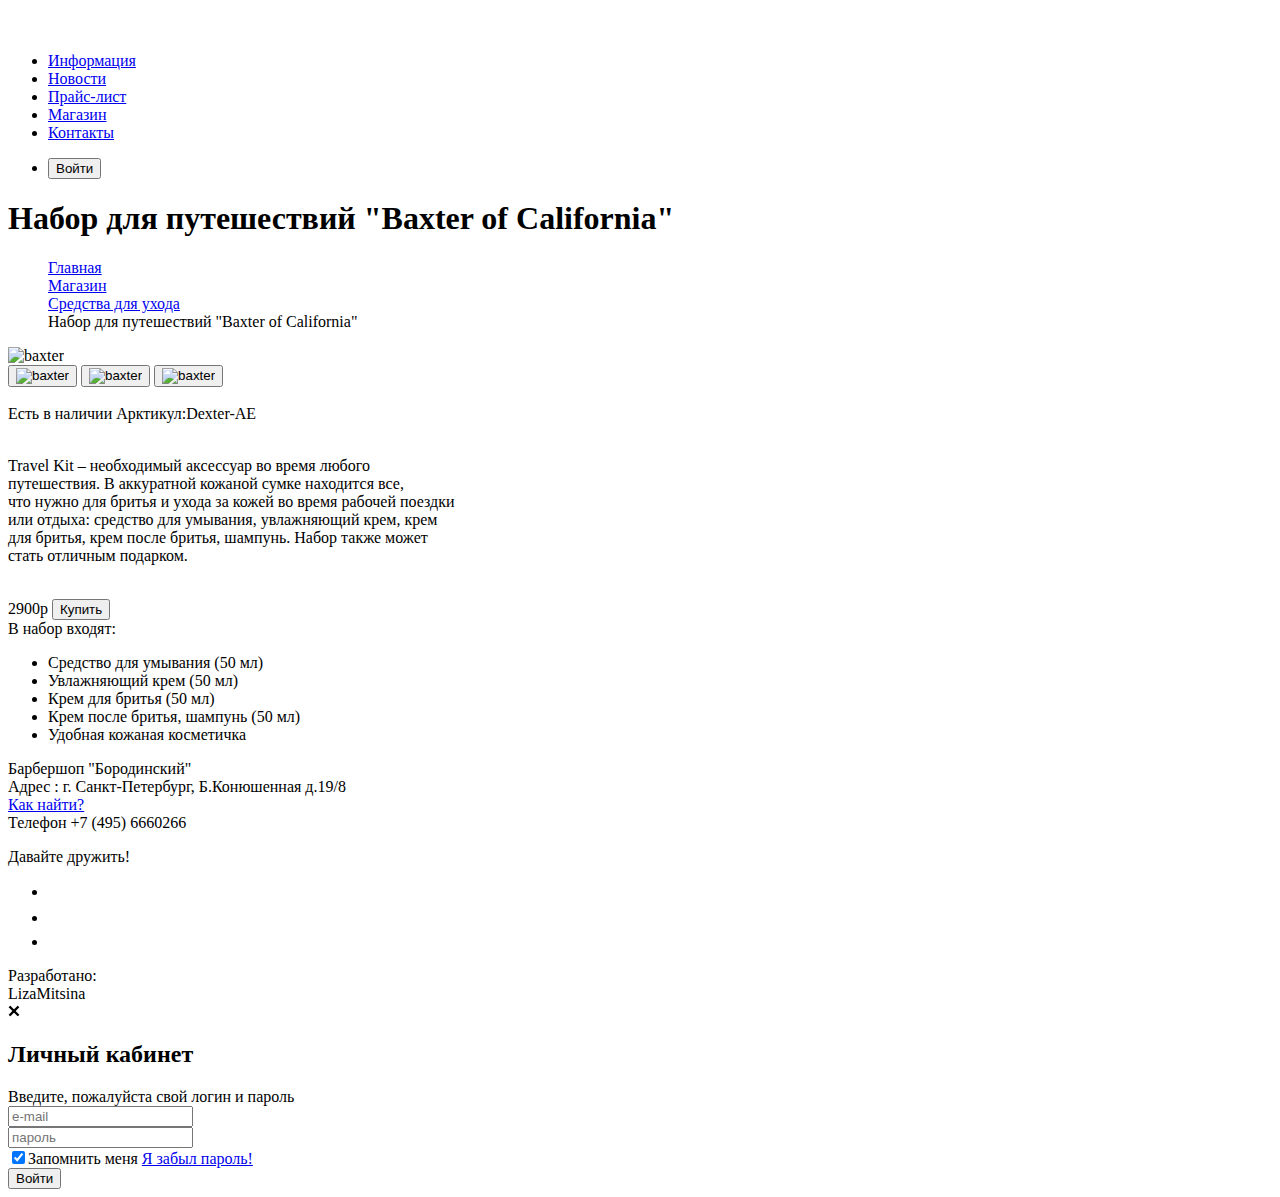
==== item.html @ e2de7989 "already + popup" ====
<!DOCTYPE html>
<html lang="ru">
  <head>
    <meta charset="UTF-8" />
    <meta http-equiv="X-UA-Compatible" content="IE=edge" />
    <meta name="author" content="Лиза Митина" />
    <meta name="description" content="BARBERSHOP" />
    <meta name="keywords" content="стрижка,борода,усы" />
    <link rel="stylesheet" href="css/main.css" />
    <title>BORODINSKI,Baxter of California</title>
  </head>
  <body>
    <header>
      <nav>
        <a href="index.html">
          <img src="jpg/logo-small.svg" widht="100px" alt="ЛОГО" />
        </a>
        <ul>
          <li><a href="inf.html"> Информация </a></li>
          <li><a href="news.html"> Новости </a></li>
          <li><a href="price.html"> Прайс-лист</a></li>
          <li><a href="shop.html">Магазин</a></li>
          <li><a href="#bottom"> Контакты </a></li>
        </ul>
        <ul>
          <li><button type="button">Войти</button></li>
        </ul>
      </nav>
    </header>
    <main>
      <h1>Набор для путешествий "Baxter of California"</h1>

      <ul type="none">
        <li><a href="index.html">Главная</a></li>
        <li><a href="shop.html">Магазин</a></li>
        <li><a href="#">Средства для ухода</a></li>
        <li><a>Набор для путешествий "Baxter of California"</a></li>
      </ul>
      <!--слайдер-->
      <div>
        <img src="jpg/layer 47 copy.png" alt="baxter" width="500px" /><br />

        <div>
          <button>
            <img src="jpg/layer 45.png" alt="baxter" width="150px" />
          </button>
          <button>
            <img src="jpg/layer 46.svg" alt="baxter" width="150px" />
          </button>
          <button>
            <img src="jpg/layer 47.svg" alt="baxter" width="150px" />
          </button>
        </div>
      </div>
      <!--слайдер закончился-->
      <section>
        <br />
        <div>Есть в наличии Арктикул:Dexter-AE</div>
        <br />
        <p>
          Travel Kit – необходимый аксессуар во время любого<br />
          путешествия. В аккуратной кожаной сумке находится все,<br />
          что нужно для бритья и ухода за кожей во время рабочей поездки <br />
          или отдыха: средство для умывания, увлажняющий крем, крем <br />
          для бритья, крем после бритья, шампунь. Набор также может <br />
          стать отличным подарком.
        </p>
        <br />
        <span>2900р</span>
        <button type="submit">Купить</button><br />
        <div>В набор входят:</div>
        <ul type="">
          <li>Средство для умывания (50 мл)</li>
          <li>Увлажняющий крем (50 мл)</li>
          <li>Крем для бритья (50 мл)</li>
          <li>Крем после бритья, шампунь (50 мл)</li>
          <li>Удобная кожаная косметичка</li>
        </ul>
      </section>
    </main>
    <footer>
      <p>
        <a name="bottom"></a>
        Барбершоп "Бородинский"<br />
        Адрес : г. Санкт-Петербург, Б.Конюшенная д.19/8<br />
        <a href="map.html">Как найти?</a><br />
        Телефон +7 (495) 6660266
      </p>
      <div>
        <p>Давайте дружить!</p>
        <ul>
          <li>
            <a href="#"><img src="jpg/vk.svg" alt="vk" /></a>
          </li>
          <li>
            <a href="#"><img src="jpg/facebook.svg" alt="facebook" /></a>
          </li>
          <li>
            <a href="#"><img src="jpg/instagram.svg" alt="instagram" /></a>
          </li>
        </ul>
      </div>
      <div>
        <span>Разработано:</span><br />
        <span>LizaMitsina</span>
      </div>

      
    </footer>
    <!-- POP-UP всплывающие окно регистрации-->
<div class="popup-bg">
  <div class="popup">
    <img  class="close-popup" src="jpg/cross-small.png" alt="close">
    <h2>Личный кабинет</h2>
    <form>
      <label for="mail"> Введите, пожалуйста свой логин и пароль<br>
        <input type="email" name="mail" placeholder="e-mail"><br>
        <input type="password" name="mail" placeholder="пароль">
      </label><br>
      <label><input type="checkbox" checked>Запомнить меня</label>
      <a href="#" >Я забыл пароль!</a>
    </form>
    <button type="submit">Войти</button>
  </div>
</div>
<!-- POP-UP-->
  </body>
</html>
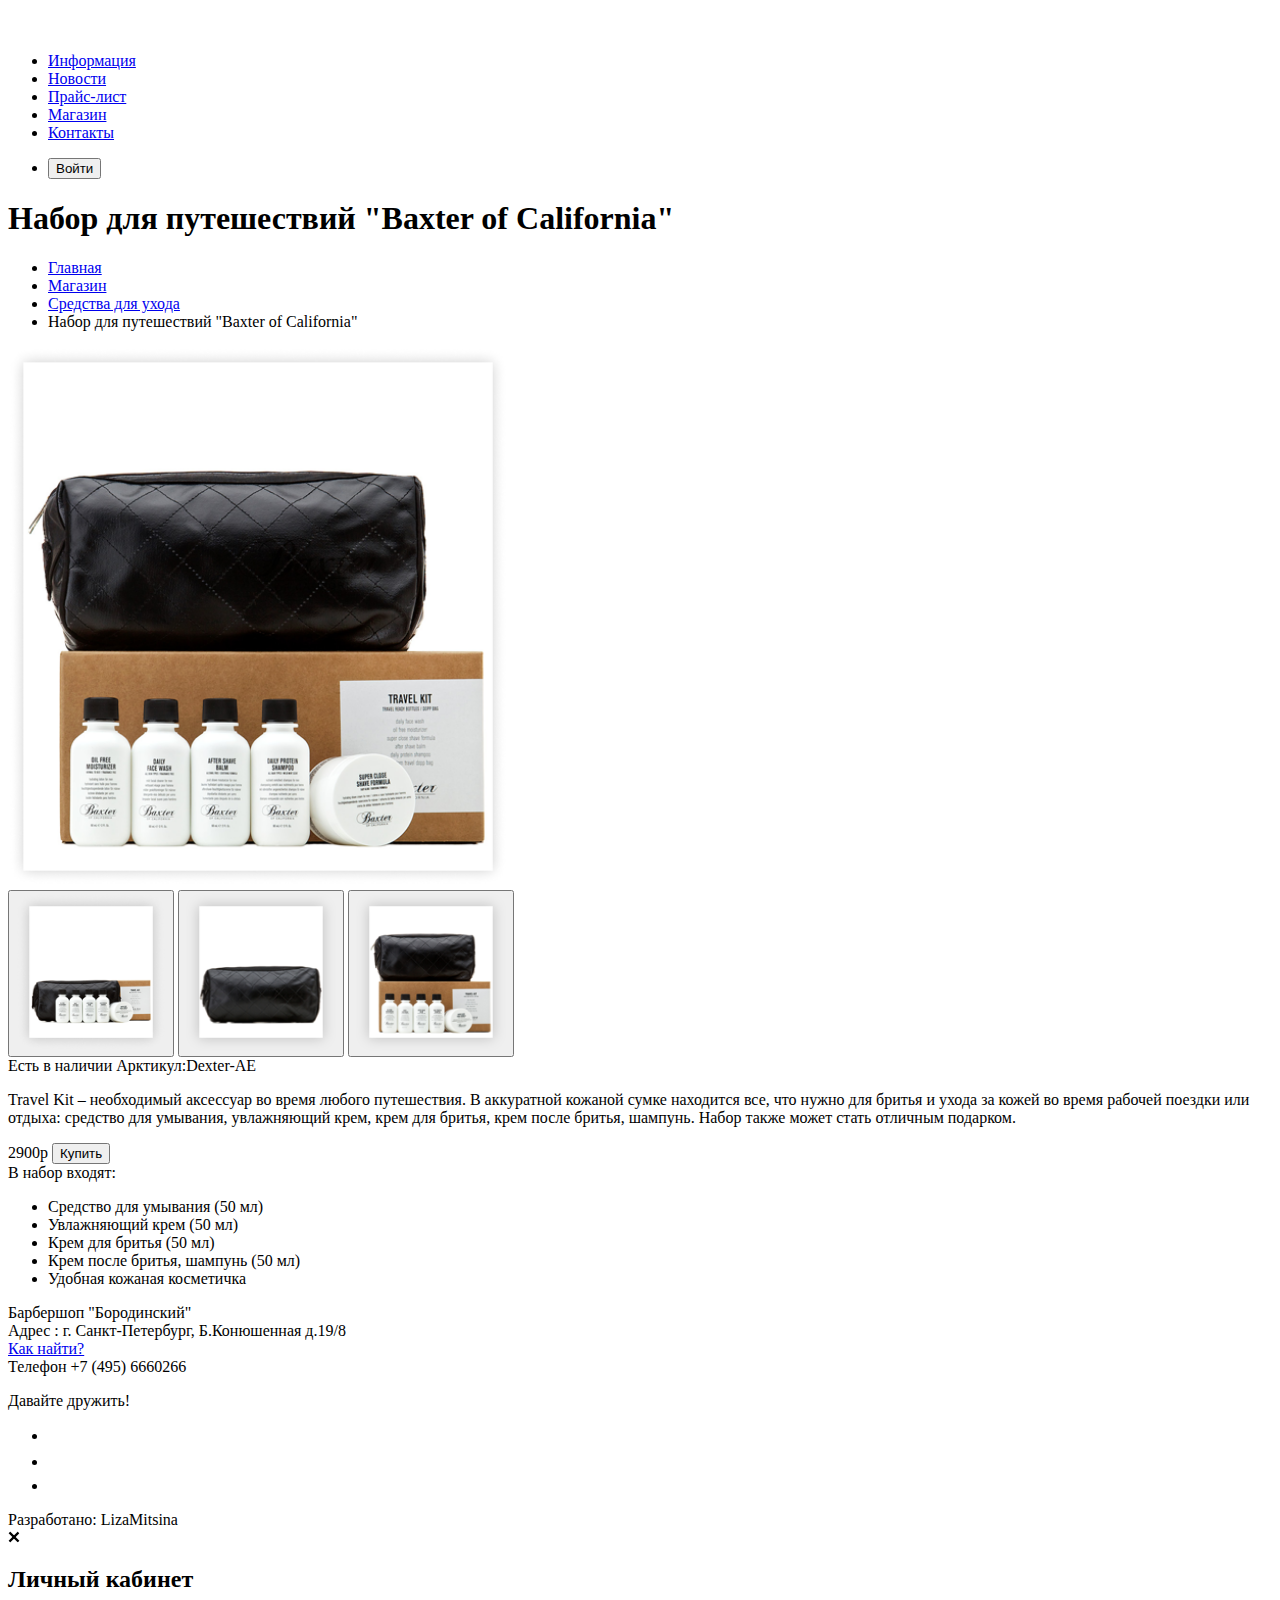
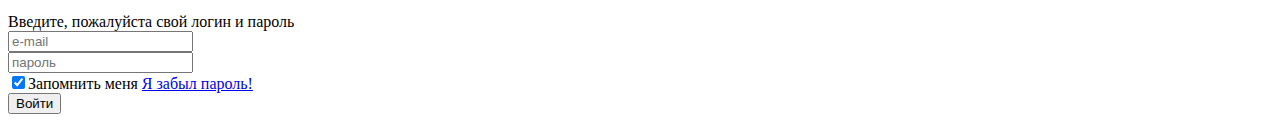
==== commit d76914e2: "bez br" ====
--- a/item.html
+++ b/item.html
@@ -13,7 +13,7 @@
     <header>
       <nav>
         <a href="index.html">
-          <img src="jpg/logo-small.svg" widht="100px" alt="ЛОГО" />
+          <img src="images/logo-small.svg" widht="100px" alt="ЛОГО" />
         </a>
         <ul>
           <li><a href="inf.html"> Информация </a></li>
@@ -30,7 +30,7 @@
     <main>
       <h1>Набор для путешествий "Baxter of California"</h1>
 
-      <ul type="none">
+      <ul>
         <li><a href="index.html">Главная</a></li>
         <li><a href="shop.html">Магазин</a></li>
         <li><a href="#">Средства для ухода</a></li>
@@ -38,38 +38,38 @@
       </ul>
       <!--слайдер-->
       <div>
-        <img src="jpg/layer 47 copy.png" alt="baxter" width="500px" /><br />
+        <img src="images/item/Layer 47 copy.png" alt="baxter" width="500px" />
 
         <div>
           <button>
-            <img src="jpg/layer 45.png" alt="baxter" width="150px" />
+            <img src="images/item/Layer 45.png" alt="baxter" width="150px" />
           </button>
           <button>
-            <img src="jpg/layer 46.svg" alt="baxter" width="150px" />
+            <img src="images/item/Layer 46.svg" alt="baxter" width="150px" />
           </button>
           <button>
-            <img src="jpg/layer 47.svg" alt="baxter" width="150px" />
+            <img src="images/item/Layer 47.svg" alt="baxter" width="150px" />
           </button>
         </div>
       </div>
       <!--слайдер закончился-->
       <section>
-        <br />
-        <div>Есть в наличии Арктикул:Dexter-AE</div>
-        <br />
+        <div><span>Есть в наличии</span>
+              <span>Арктикул:Dexter-AE</span></div>
+
         <p>
-          Travel Kit – необходимый аксессуар во время любого<br />
-          путешествия. В аккуратной кожаной сумке находится все,<br />
-          что нужно для бритья и ухода за кожей во время рабочей поездки <br />
-          или отдыха: средство для умывания, увлажняющий крем, крем <br />
-          для бритья, крем после бритья, шампунь. Набор также может <br />
-          стать отличным подарком.
+          Travel Kit – необходимый аксессуар во время любого путешествия. В
+          аккуратной кожаной сумке находится все, что нужно для бритья и ухода
+          за кожей во время рабочей поездки или отдыха: средство для умывания,
+          увлажняющий крем, крем для бритья, крем после бритья, шампунь. Набор
+          также может стать отличным подарком.
         </p>
-        <br />
+
         <span>2900р</span>
-        <button type="submit">Купить</button><br />
+        <button type="button">Купить</button
+        ><!---->
         <div>В набор входят:</div>
-        <ul type="">
+        <ul>
           <li>Средство для умывания (50 мл)</li>
           <li>Увлажняющий крем (50 мл)</li>
           <li>Крем для бритья (50 мл)</li>
@@ -90,39 +90,38 @@
         <p>Давайте дружить!</p>
         <ul>
           <li>
-            <a href="#"><img src="jpg/vk.svg" alt="vk" /></a>
+            <a href="#"><img src="images/vk.svg" alt="vk" /></a>
           </li>
           <li>
-            <a href="#"><img src="jpg/facebook.svg" alt="facebook" /></a>
+            <a href="#"><img src="images/facebook.svg" alt="facebook" /></a>
           </li>
           <li>
-            <a href="#"><img src="jpg/instagram.svg" alt="instagram" /></a>
+            <a href="#"><img src="images/instagram.svg" alt="instagram" /></a>
           </li>
         </ul>
       </div>
       <div>
-        <span>Разработано:</span><br />
+        <span>Разработано:</span>
         <span>LizaMitsina</span>
       </div>
-
-      
     </footer>
     <!-- POP-UP всплывающие окно регистрации-->
-<div class="popup-bg">
-  <div class="popup">
-    <img  class="close-popup" src="jpg/cross-small.png" alt="close">
-    <h2>Личный кабинет</h2>
-    <form>
-      <label for="mail"> Введите, пожалуйста свой логин и пароль<br>
-        <input type="email" name="mail" placeholder="e-mail"><br>
-        <input type="password" name="mail" placeholder="пароль">
-      </label><br>
-      <label><input type="checkbox" checked>Запомнить меня</label>
-      <a href="#" >Я забыл пароль!</a>
-    </form>
-    <button type="submit">Войти</button>
-  </div>
-</div>
-<!-- POP-UP-->
+    <div class="popup-bg">
+      <div class="popup">
+        <img class="close-popup" src="images/cross-small.png" alt="close" />
+        <h2>Личный кабинет</h2>
+        <form>
+          <label for="mail">
+            Введите, пожалуйста свой логин и пароль<br />
+            <input type="email" name="mail" placeholder="e-mail" /><br />
+            <input type="password" name="mail" placeholder="пароль" /> </label
+          ><br />
+          <label><input type="checkbox" checked />Запомнить меня</label>
+          <a href="#">Я забыл пароль!</a>
+        </form>
+        <button type="submit">Войти</button>
+      </div>
+    </div>
+    <!-- POP-UP-->
   </body>
 </html>
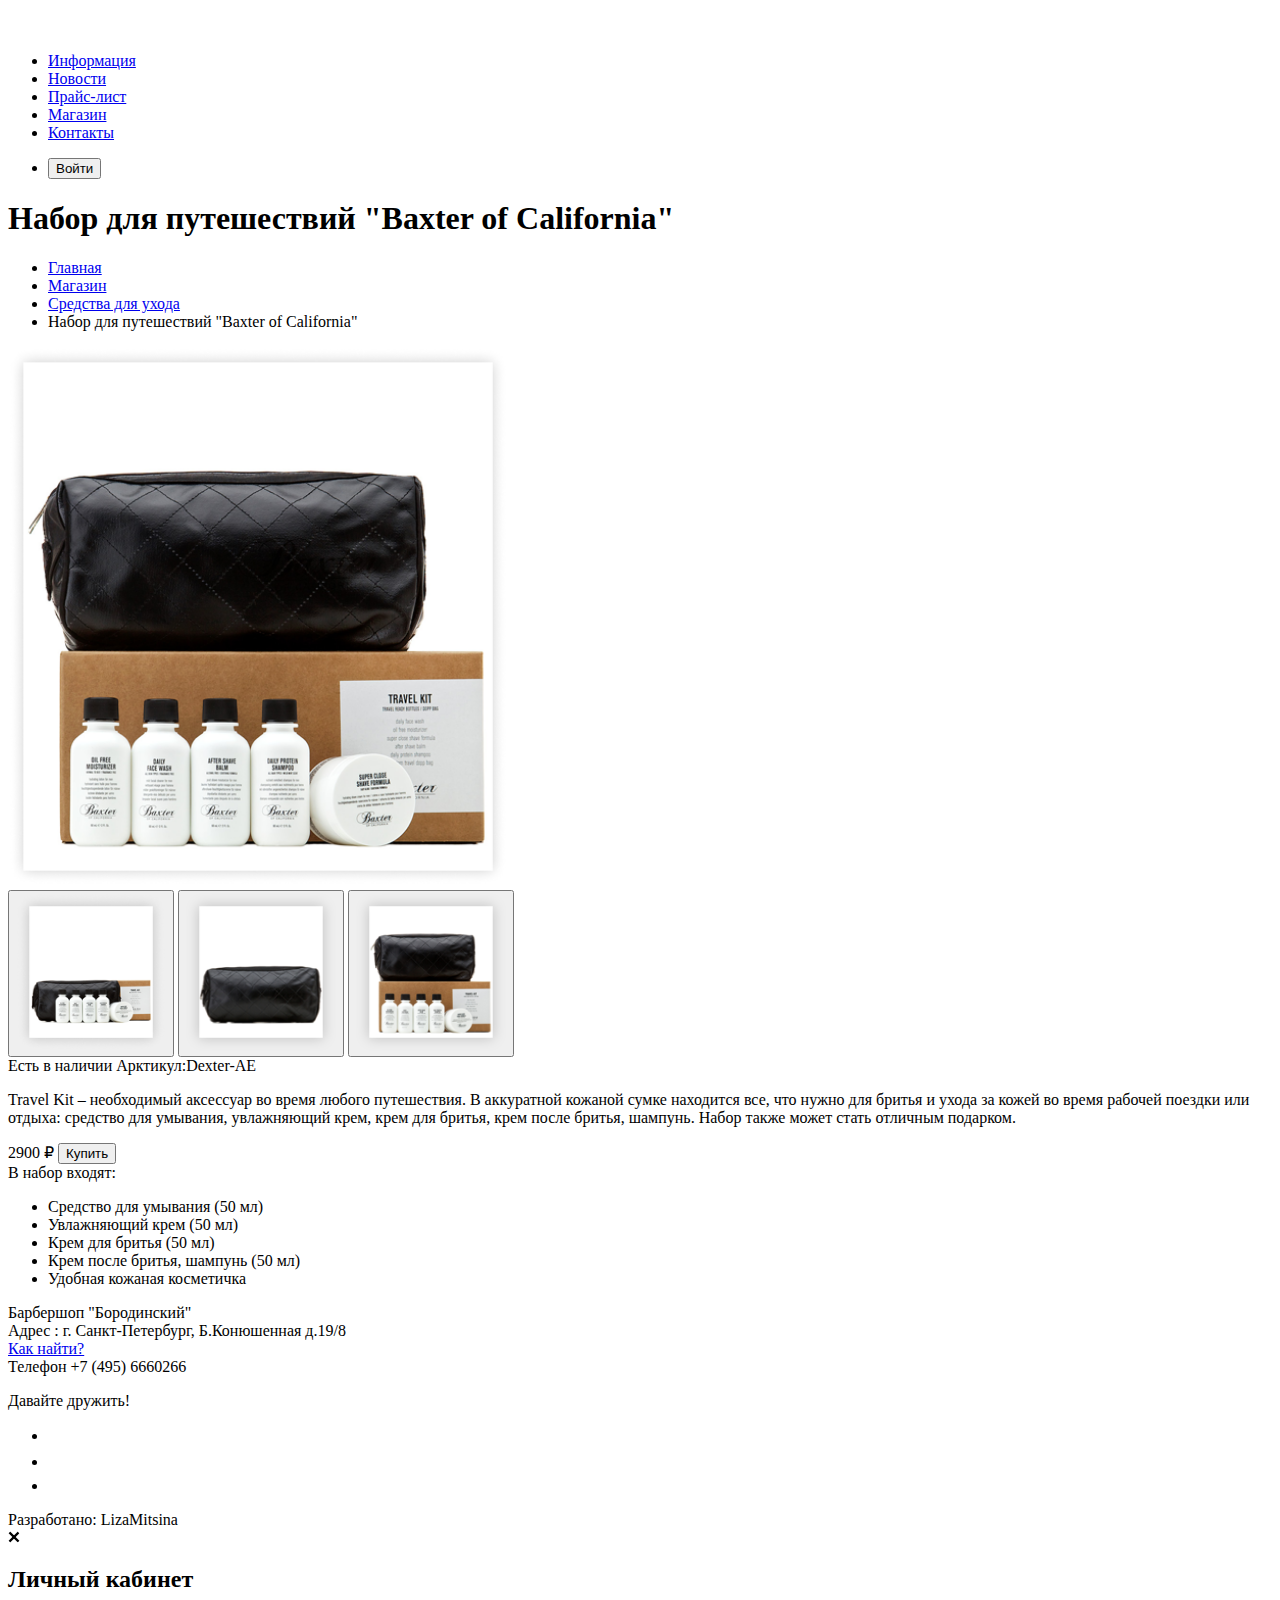
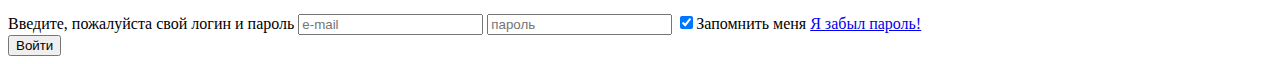
==== commit d6eaf5b9: "bez br2" ====
--- a/item.html
+++ b/item.html
@@ -65,9 +65,8 @@
           также может стать отличным подарком.
         </p>
 
-        <span>2900р</span>
-        <button type="button">Купить</button
-        ><!---->
+        <span>2900&nbsp;&#8381;</span>
+        <button type="button">Купить</button><!---->
         <div>В набор входят:</div>
         <ul>
           <li>Средство для умывания (50 мл)</li>
@@ -112,10 +111,9 @@
         <h2>Личный кабинет</h2>
         <form>
           <label for="mail">
-            Введите, пожалуйста свой логин и пароль<br />
-            <input type="email" name="mail" placeholder="e-mail" /><br />
-            <input type="password" name="mail" placeholder="пароль" /> </label
-          ><br />
+            Введите, пожалуйста свой логин и пароль
+            <input type="email" name="mail" placeholder="e-mail" />
+            <input type="password" name="mail" placeholder="пароль" /> </label>
           <label><input type="checkbox" checked />Запомнить меня</label>
           <a href="#">Я забыл пароль!</a>
         </form>
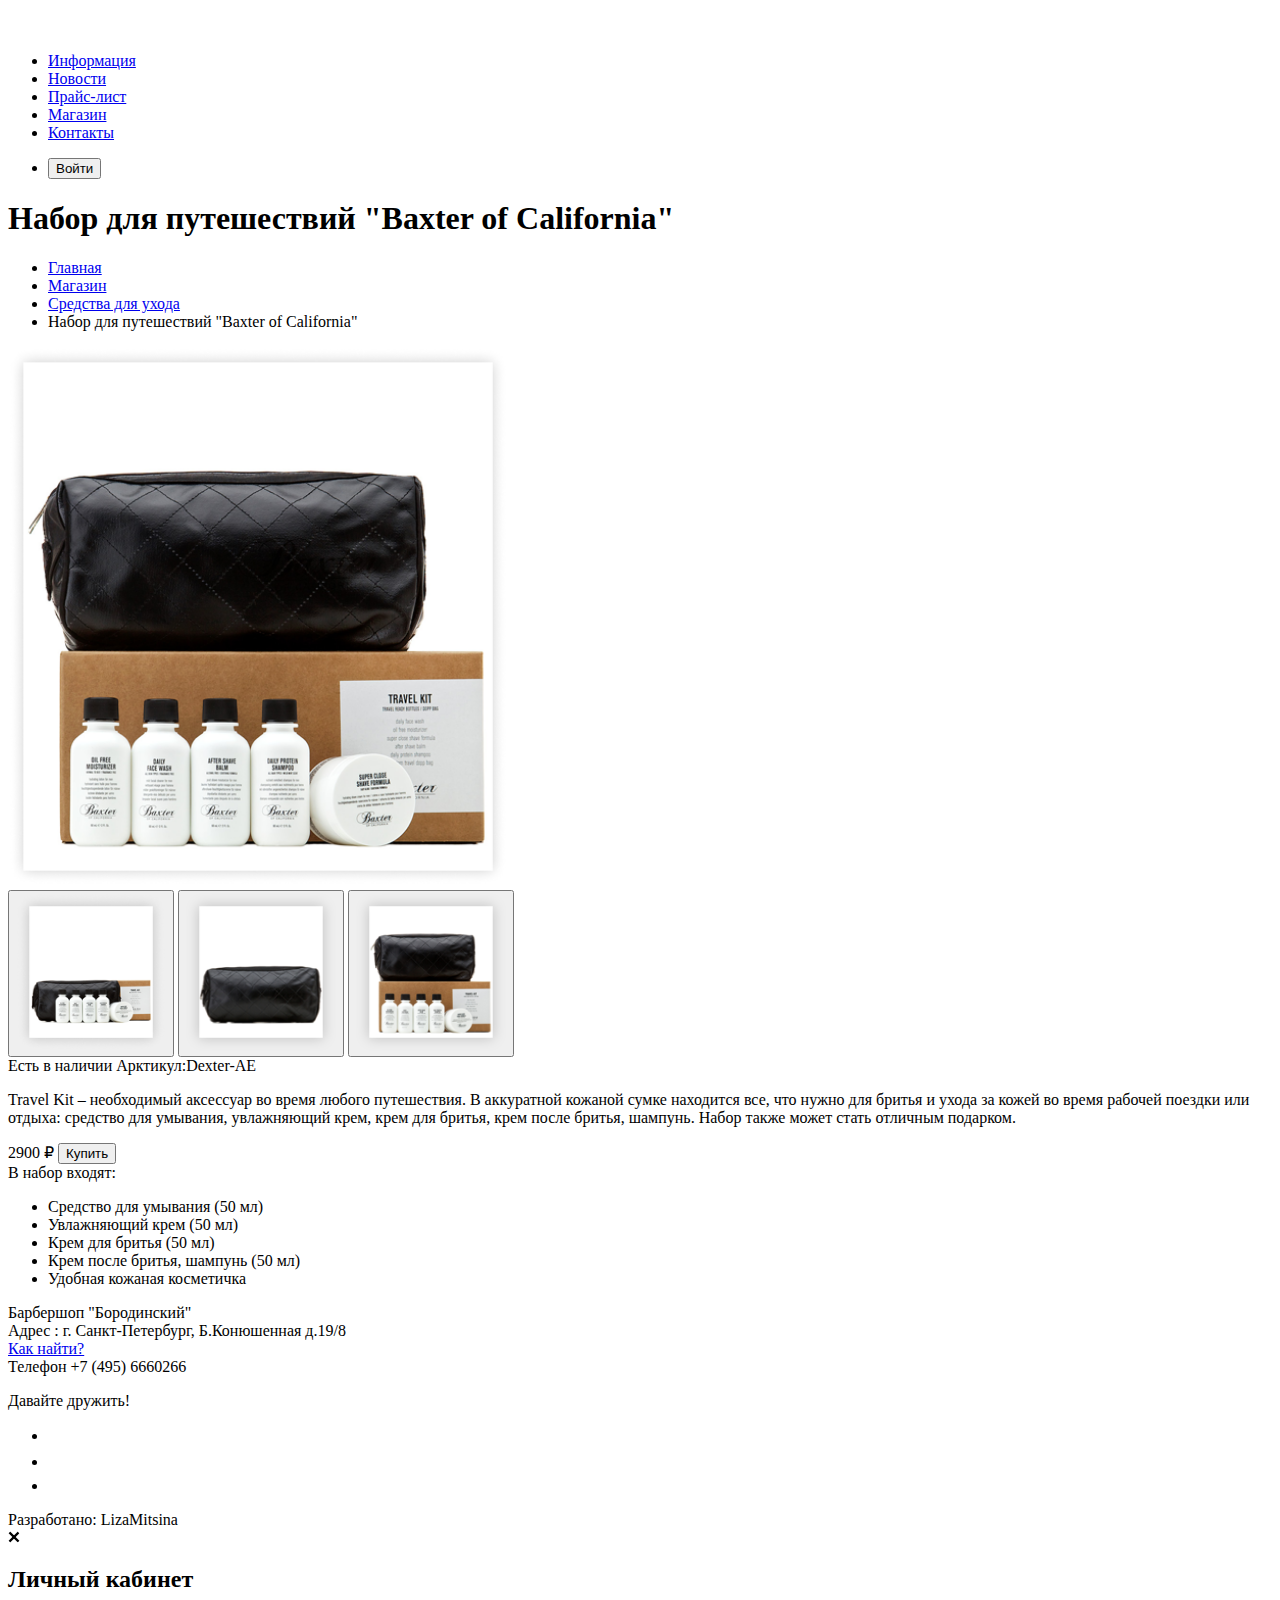
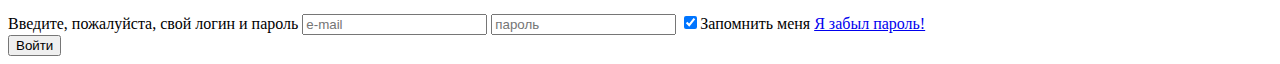
==== commit 5f8360e1: "ready" ====
--- a/item.html
+++ b/item.html
@@ -78,8 +78,8 @@
       </section>
     </main>
     <footer>
-      <p>
-        <a name="bottom"></a>
+      <p id="bottom">
+    
         Барбершоп "Бородинский"<br />
         Адрес : г. Санкт-Петербург, Б.Конюшенная д.19/8<br />
         <a href="map.html">Как найти?</a><br />
@@ -111,7 +111,7 @@
         <h2>Личный кабинет</h2>
         <form>
           <label for="mail">
-            Введите, пожалуйста свой логин и пароль
+            Введите, пожалуйста, свой логин и пароль
             <input type="email" name="mail" placeholder="e-mail" />
             <input type="password" name="mail" placeholder="пароль" /> </label>
           <label><input type="checkbox" checked />Запомнить меня</label>
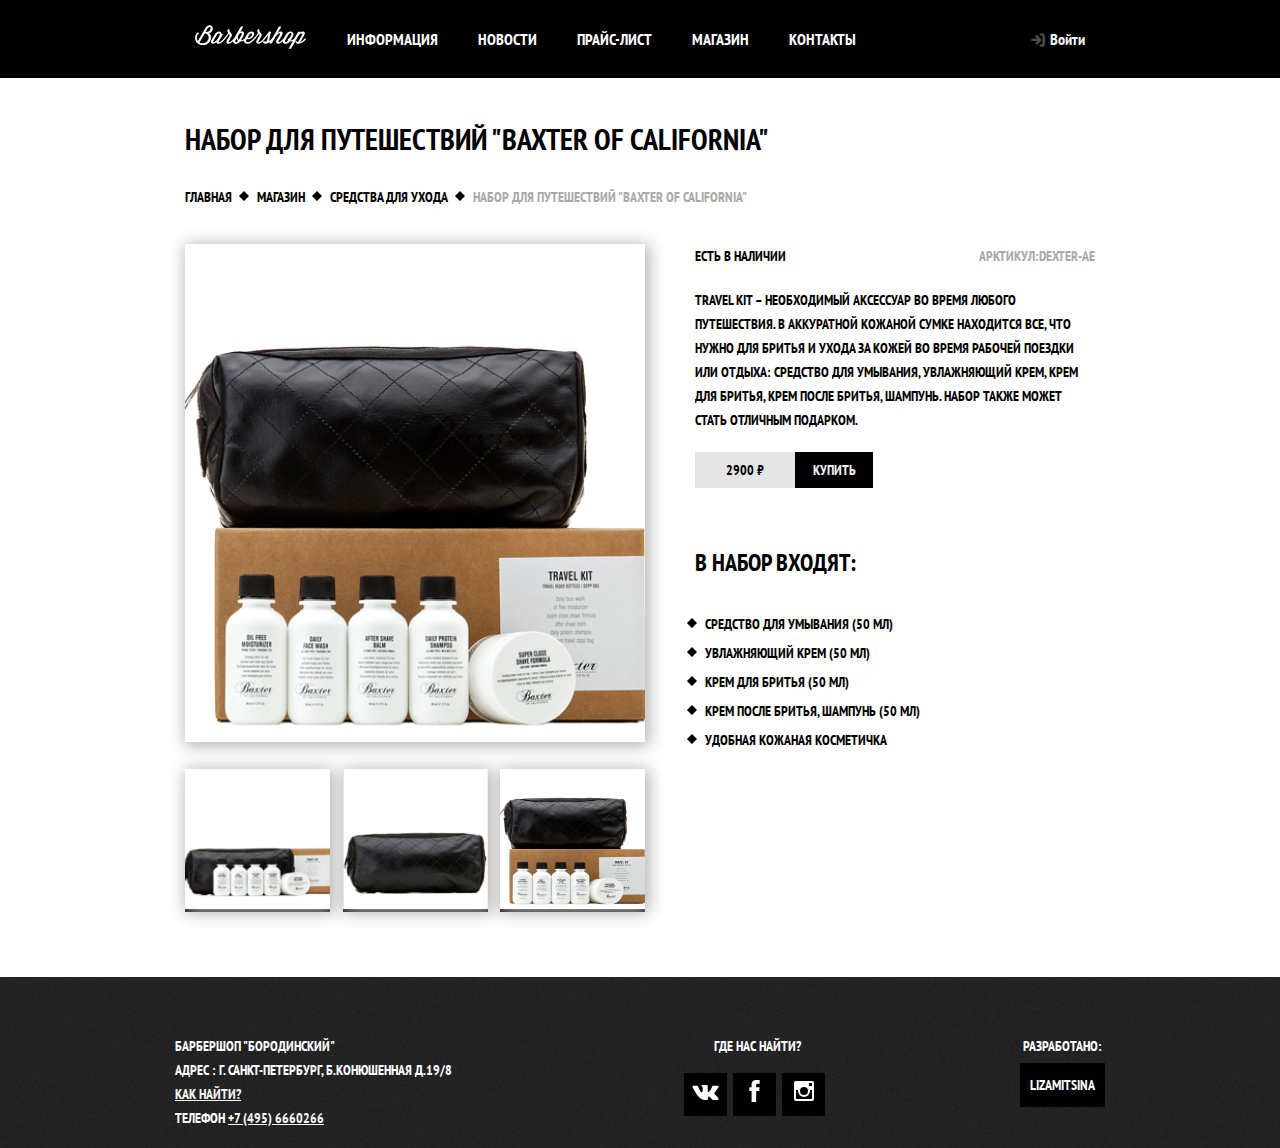
==== commit d8828fc8: "shop+item+price.css" ====
--- a/item.html
+++ b/item.html
@@ -6,120 +6,188 @@
     <meta name="author" content="Лиза Митина" />
     <meta name="description" content="BARBERSHOP" />
     <meta name="keywords" content="стрижка,борода,усы" />
-    <link rel="stylesheet" href="css/main.css" />
+    <link
+      href="https://fonts.googleapis.com/css2?family=PT+Sans+Narrow:wght@400;700&display=swap"
+      rel="stylesheet"
+    />
+    <link rel="stylesheet" href="css/item.css" />
+    <link rel="stylesheet" href="css/normalize.css" />
     <title>BORODINSKI,Baxter of California</title>
   </head>
   <body>
-    <header>
-      <nav>
-        <a href="index.html">
-          <img src="images/logo-small.svg" widht="100px" alt="ЛОГО" />
-        </a>
-        <ul>
-          <li><a href="inf.html"> Информация </a></li>
-          <li><a href="news.html"> Новости </a></li>
-          <li><a href="price.html"> Прайс-лист</a></li>
-          <li><a href="shop.html">Магазин</a></li>
-          <li><a href="#bottom"> Контакты </a></li>
+    <header class="main-nav">
+      <nav class="main-nav-container">
+        <ul class="site-nav">
+          <li>
+            <a href="index.html" class="link-site">
+              <img src="images/logo-small.svg" widht="100px" alt="ЛОГО" />
+            </a>
+          </li>
+          <li><a href="inf.html" class="link-site"> Информация </a></li>
+          <li><a href="news.html" class="link-site"> Новости </a></li>
+          <li><a href="price.html" class="link-site"> Прайс-лист</a></li>
+          <li><a href="shop.html" class="link-site">Магазин</a></li>
+          <li><a href="#bottom" class="link-site"> Контакты </a></li>
         </ul>
-        <ul>
-          <li><button type="button">Войти</button></li>
+        <ul class="login">
+          <li class="login"><button type="button">Войти</button></li>
         </ul>
       </nav>
     </header>
     <main>
-      <h1>Набор для путешествий "Baxter of California"</h1>
+      <div class="main">
+        <h1>Набор для путешествий "Baxter of California"</h1>
+        <ul class="road">
+          <li><a href="index.html" class="link-road">Главная</a></li>
+          <li><a href="shop.html" class="link-road">Магазин</a></li>
+          <li><a href="#" class="link-road">Средства для ухода</a></li>
+          <li>
+            <a class="link-road grey"
+              >Набор для путешествий "Baxter of California"</a
+            >
+          </li>
+        </ul>
+        <div class="item-text">
+          <div class="slider">
+            <img
+              src="images/item/big.png"
+              alt="baxter"
+              class="big-photo shadow"
+            />
 
-      <ul>
-        <li><a href="index.html">Главная</a></li>
-        <li><a href="shop.html">Магазин</a></li>
-        <li><a href="#">Средства для ухода</a></li>
-        <li><a>Набор для путешествий "Baxter of California"</a></li>
-      </ul>
-      <!--слайдер-->
-      <div>
-        <img src="images/item/Layer 47 copy.png" alt="baxter" width="500px" />
+            <div class="low-slider">
+              <button class="slider-btn">
+                <img
+                  src="images/item/Layer45.png"
+                  alt="baxter"
+                  class="shadow"
+                />
+              </button>
 
-        <div>
-          <button>
-            <img src="images/item/Layer 45.png" alt="baxter" width="150px" />
-          </button>
-          <button>
-            <img src="images/item/Layer 46.svg" alt="baxter" width="150px" />
-          </button>
-          <button>
-            <img src="images/item/Layer 47.svg" alt="baxter" width="150px" />
-          </button>
+              <button class="slider-btn">
+                <img
+                  src="images/item/Layer46.png"
+                  alt="baxter"
+                  class="shadow"
+                />
+              </button>
+              <button class="slider-btn">
+                <img src="images/item/big.png" alt="baxter" class="shadow" />
+              </button>
+            </div>
+          </div>
+
+          <!--слайдер закончился-->
+          <section class="flex-text">
+            <div class="span-article">
+              <span class="left">Есть в наличии</span>
+              <span class="grey right">Арктикул:Dexter-AE</span>
+            </div>
+
+            <p>
+              Travel Kit – необходимый аксессуар во время любого путешествия. В
+              аккуратной кожаной сумке находится все, что нужно для бритья и
+              ухода за кожей во время рабочей поездки или отдыха: средство для
+              умывания, увлажняющий крем, крем для бритья, крем после бритья,
+              шампунь. Набор также может стать отличным подарком.
+            </p>
+            <div class="btn-price">
+              <span class="price">2900&nbsp;&#8381;</span>
+              <button type="button" class="btn-buy">Купить</button>
+            </div>
+            <!---->
+            <div class="box">В набор входят:</div>
+            <ul class="content-box">
+              <li>Средство для умывания (50 мл)</li>
+              <li>Увлажняющий крем (50 мл)</li>
+              <li>Крем для бритья (50 мл)</li>
+              <li>Крем после бритья, шампунь (50 мл)</li>
+              <li>Удобная кожаная косметичка</li>
+            </ul>
+          </section>
         </div>
       </div>
-      <!--слайдер закончился-->
-      <section>
-        <div><span>Есть в наличии</span>
-              <span>Арктикул:Dexter-AE</span></div>
-
-        <p>
-          Travel Kit – необходимый аксессуар во время любого путешествия. В
-          аккуратной кожаной сумке находится все, что нужно для бритья и ухода
-          за кожей во время рабочей поездки или отдыха: средство для умывания,
-          увлажняющий крем, крем для бритья, крем после бритья, шампунь. Набор
-          также может стать отличным подарком.
+    </main>
+    <footer class="main-footer">
+      <div class="footer-container">
+        <p id="bottom" class="addres-foot">
+          Барбершоп "Бородинский"<br />
+          Адрес : г. Санкт-Петербург, Б.Конюшенная д.19/8<br />
+          <a href="map.html">Как найти?</a><br />
+          Телефон <a href="tel:+74956660266">+7 (495) 6660266</a>
         </p>
-
-        <span>2900&nbsp;&#8381;</span>
-        <button type="button">Купить</button><!---->
-        <div>В набор входят:</div>
-        <ul>
-          <li>Средство для умывания (50 мл)</li>
-          <li>Увлажняющий крем (50 мл)</li>
-          <li>Крем для бритья (50 мл)</li>
-          <li>Крем после бритья, шампунь (50 мл)</li>
-          <li>Удобная кожаная косметичка</li>
-        </ul>
-      </section>
-    </main>
-    <footer>
-      <p id="bottom">
-    
-        Барбершоп "Бородинский"<br />
-        Адрес : г. Санкт-Петербург, Б.Конюшенная д.19/8<br />
-        <a href="map.html">Как найти?</a><br />
-        Телефон +7 (495) 6660266
-      </p>
-      <div>
-        <p>Давайте дружить!</p>
-        <ul>
-          <li>
-            <a href="#"><img src="images/vk.svg" alt="vk" /></a>
-          </li>
-          <li>
-            <a href="#"><img src="images/facebook.svg" alt="facebook" /></a>
-          </li>
-          <li>
-            <a href="#"><img src="images/instagram.svg" alt="instagram" /></a>
-          </li>
-        </ul>
-      </div>
-      <div>
-        <span>Разработано:</span>
-        <span>LizaMitsina</span>
+        <div class="foot-cotacts">
+          <p>Где нас найти?</p>
+          <ul class="social">
+            <li class="social-icon">
+              <a href="#" class="icon">
+                <svg
+                  xmlns="http://www.w3.org/2000/svg"
+                  width="27"
+                  height="15"
+                  viewBox="0 0 26.14 14.91"
+                >
+                  <path
+                    d="M26 13.47l-.09-.17a13.55 13.55 0 0 0-2.6-3q-.87-.83-1.1-1.12A1 1 0 0 1 22 8a10.27 10.27 0 0 1 1.22-1.78l.88-1.16q2.35-3.13 2-4L26 .94a.8.8 0 0 0-.4-.22 2.14 2.14 0 0 0-.87 0h-3.92a.51.51 0 0 0-.27 0h-.3a.6.6 0 0 0-.15.14.93.93 0 0 0-.14.24 22.22 22.22 0 0 1-1.46 3.06q-.5.84-.93 1.46a7 7 0 0 1-.71.91 4.94 4.94 0 0 1-.52.47q-.23.18-.35.15l-.23-.05a.9.9 0 0 1-.31-.33 1.49 1.49 0 0 1-.16-.53V1.6a3.14 3.14 0 0 0 0-.62 2.12 2.12 0 0 0-.14-.44.73.73 0 0 0-.28-.33 1.57 1.57 0 0 0-.46-.18A9 9 0 0 0 12.57 0a8.93 8.93 0 0 0-3.25.33 1.83 1.83 0 0 0-.52.41q-.25.3-.07.33a1.67 1.67 0 0 1 1.16.59l.08.16a2.6 2.6 0 0 1 .19.63 6.32 6.32 0 0 1 .12 1 10.59 10.59 0 0 1 0 1.7q-.07.71-.13 1.1a2.21 2.21 0 0 1-.18.64 2.69 2.69 0 0 1-.16.3l-.07.07a1 1 0 0 1-.37.07.86.86 0 0 1-.46-.19 3.27 3.27 0 0 1-.56-.52 7 7 0 0 1-.66-.93q-.37-.6-.76-1.42l-.22-.39q-.2-.38-.56-1.11t-.62-1.43A.9.9 0 0 0 5.2.9h-.07a.93.93 0 0 0-.22-.16A1.44 1.44 0 0 0 4.6.65L.87.68A1 1 0 0 0 .1.94L0 1a.44.44 0 0 0 0 .22 1.08 1.08 0 0 0 .08.37Q.9 3.53 1.86 5.31t1.66 2.87Q4.23 9.27 5 10.24t1 1.24l.37.41.34.33a8.06 8.06 0 0 0 1 .78 16.34 16.34 0 0 0 1.4.9 7.6 7.6 0 0 0 1.79.72 6.19 6.19 0 0 0 2 .22h1.57a1.08 1.08 0 0 0 .72-.3l.05-.07a.9.9 0 0 0 .1-.25 1.38 1.38 0 0 0 0-.37 4.48 4.48 0 0 1 .09-1.05 2.77 2.77 0 0 1 .23-.71 1.74 1.74 0 0 1 .29-.4 1.19 1.19 0 0 1 .23-.2h.11a.86.86 0 0 1 .77.21 4.52 4.52 0 0 1 .83.79q.39.47.93 1.05a6.41 6.41 0 0 0 1 .87l.27.16a3.31 3.31 0 0 0 .71.3 1.53 1.53 0 0 0 .76.07l3.48-.05a1.58 1.58 0 0 0 .8-.17.68.68 0 0 0 .34-.37 1.06 1.06 0 0 0 0-.46 1.71 1.71 0 0 0-.1-.36z"
+                    fill="#fff"
+                  />
+                </svg>
+              </a>
+            </li>
+            <li class="social-icon">
+              <a href="#" class="icon">
+                <svg
+                  xmlns="http://www.w3.org/2000/svg"
+                  width="19"
+                  height="22"
+                  viewBox="0 0 10.15 21.74"
+                >
+                  <path
+                    d="M3.34 1.12A4.77 4.77 0 0 1 6.53 0h3.61v3.81H7.81a1.07 1.07 0 0 0-1.09.83v2.55h3.42c-.08 1.23-.24 2.45-.41 3.67h-3v10.87H2.21V10.86H0V7.21h2.19V3.66a3.83 3.83 0 0 1 1.15-2.54z"
+                    fill="#fff"
+                  />
+                </svg>
+              </a>
+            </li>
+            <li class="social-icon">
+              <a href="#" class="icon">
+                <svg
+                  xmlns="http://www.w3.org/2000/svg"
+                  width="20"
+                  height="20"
+                  viewBox="0 0 20 20"
+                >
+                  <path
+                    d="M18 0H2a2 2 0 0 0-2 2v16a2 2 0 0 0 2 2h16a2 2 0 0 0 2-2V2a2 2 0 0 0-2-2zm-8 6a4 4 0 1 1-4 4 4 4 0 0 1 4-4zM2.5 18a.47.47 0 0 1-.5-.5V9h2.1a3.4 3.4 0 0 0-.1 1 6 6 0 1 0 12 0 3.4 3.4 0 0 0-.1-1H18v8.5a.47.47 0 0 1-.5.5zM18 4.5a.47.47 0 0 1-.5.5h-2a.47.47 0 0 1-.5-.5v-2a.47.47 0 0 1 .5-.5h2a.47.47 0 0 1 .5.5z"
+                    fill="#fff"
+                  />
+                </svg>
+              </a>
+            </li>
+          </ul>
+        </div>
+        <div class="foot-copyright">
+          <span>Разработано:</span>
+          <span class="copyright">LizaMitsina</span>
+        </div>
       </div>
     </footer>
-    <!-- POP-UP всплывающие окно регистрации-->
+
+    <!-- POP-UP всплывающие окно регистрации
     <div class="popup-bg">
       <div class="popup">
         <img class="close-popup" src="images/cross-small.png" alt="close" />
         <h2>Личный кабинет</h2>
         <form>
-          <label for="mail">
-            Введите, пожалуйста, свой логин и пароль
-            <input type="email" name="mail" placeholder="e-mail" />
-            <input type="password" name="mail" placeholder="пароль" /> </label>
+          <label>Введите, пожалуйста, свой логин и пароль</label>
+          <input type="email" placeholder="e-mail" />
+          <input type="password" placeholder="пароль" />
           <label><input type="checkbox" checked />Запомнить меня</label>
           <a href="#">Я забыл пароль!</a>
         </form>
         <button type="submit">Войти</button>
       </div>
     </div>
-    <!-- POP-UP-->
+    POP-UP-->
   </body>
 </html>
--- a/css/item.css
+++ b/css/item.css
@@ -0,0 +1,396 @@
+body {
+  margin: 0;
+  padding: 0;
+  font-family: "PT Sans Narrow", Arial, sans-serif;
+  font-size: 14px;
+  line-height: 24px;
+  font-weight: 700;
+  color: #fff;
+  text-transform: uppercase;
+  background-color: #fff;
+  background-image: url(/images/index/patern.svg) no-repeat 0 0;
+}
+
+a {
+  text-decoration: none;
+  color: #fff;
+}
+body {
+  display: flex;
+  flex-direction: column;
+  align-items: center;
+}
+
+button {
+  font: inherit;
+  color: whitesmoke;
+  text-align: center;
+  text-transform: uppercase;
+  vertical-align: middle;
+  background-color: #000;
+  border: none;
+}
+button:hover,
+button:focus,
+button:active {
+  background-color: #212121;
+  color: #fff;
+}
+a:hover,
+a:focus,
+a:active {
+  background-color: #212121;
+  color: #fff;
+}
+
+/*Навигация в шапке*/
+
+header {
+  width: 100%;
+}
+
+.main-nav {
+  font-size: 16px;
+  color: #fff;
+  line-height: 20px;
+  background-color: #000;
+  margin-bottom: 40px;
+  padding: 0;
+  width: 100%;
+  display: flex;
+  flex-wrap: wrap;
+  flex-direction: column;
+  align-items: center;
+}
+.main-nav-container {
+  width: 930px;
+  display: flex;
+  justify-content: space-between;
+}
+.login {
+  text-transform: uppercase;
+  max-width: 140px;
+  display: flex;
+  align-items: center;
+  padding-left: 50px;
+  margin: 0;
+}
+
+.site-nav {
+  margin: 0;
+  padding: 0;
+  display: flex;
+  align-items: center;
+}
+.link-site {
+  display: block;
+  padding: 25px 20px;
+  font-size: 16px;
+}
+.login button {
+  padding: 25px 20px;
+  margin: 0;
+}
+.login {
+  position: relative;
+}
+.login li ::before {
+  content: url(/images/Shape.svg);
+
+  position: absolute;
+  top: 27px;
+  left: 50px;
+  width: 16px;
+  height: 18px;
+  opacity: 0.3;
+}
+.login li:hover::before,
+.login li:focus::before,
+.login li:active::before {
+  opacity: 1;
+}
+
+.login,
+.site-nav {
+  list-style: none;
+}
+
+.login,
+.site-nav a {
+  color: #fff;
+}
+.login button:hover,
+.login button:focus,
+.site-nav li:hover,
+.site-nav li:focus {
+  background: #212121;
+  color: #f7f4f1;
+}
+
+main {
+  background-color: #fff;
+  background-image: url(/images/index/patern.svg) no-repeat 0 0;
+}
+.main {
+  width: 100%;
+  color: #000;
+  text-align: left;
+  display: flex;
+  flex-direction: column;
+  align-items: flex-start;
+  padding: 0;
+  margin: 0;
+}
+
+.main h1 {
+  margin-top: 0;
+  margin-bottom: 20px;
+  font-size: 30px;
+  line-height: 42px;
+}
+.link-road {
+  color: #000;
+  margin: 0;
+  display: block;
+  padding: 5px 15px 5px 0;
+}
+.road {
+  list-style: none;
+  margin: 0;
+  padding: 0;
+  display: flex;
+  justify-content: space-between;
+}
+.road li {
+  list-style-image: url(/images/item/romb.png);
+  margin-right: 10px;
+}
+.road li:nth-child(1) {
+  list-style-image: none;
+}
+
+.low-slider {
+  display: flex;
+  justify-content: space-between;
+  width: 460px;
+  margin-top: 20px;
+}
+.slider .big-photo {
+  width: 460px;
+  height: 498px;
+}
+.slider {
+  width: 460px;
+}
+.slider-btn {
+  padding: 0;
+  margin: 0;
+}
+.slider-btn img {
+  width: 145px;
+  height: 140px;
+}
+.shadow {
+  box-shadow: 2px 2px 15px 2px #b5b2af;
+  padding: 0;
+  margin: 0;
+  border: none;
+}
+.grey {
+  color: #aba9a7;
+}
+.item-text {
+  display: grid;
+  grid-template-columns: 1fr 400px;
+  column-gap: 50px;
+  margin-top: 30px;
+}
+.span-article {
+  width: 400px;
+  font-size: 14px;
+  line-height: 24px;
+  display: flex;
+  justify-content: flex-start;
+  margin-bottom: 20px;
+}
+.left {
+  display: inline-block;
+}
+.right {
+  margin-left: auto;
+}
+p {
+  margin: 0;
+}
+.flex-text {
+  width: 400px;
+  display: flex;
+  flex-direction: column;
+  align-items: flex-start;
+}
+.btn-price {
+  margin: 20px 0 60px 0;
+  text-align: center;
+}
+.price {
+  display: inline-block;
+  width: 100px;
+  padding: 9px 0;
+  text-align: center;
+  background-color: #e5e5e5;
+  line-height: 18px;
+}
+.btn-buy {
+  display: inline-block;
+  vertical-align: baseline;
+  text-align: center;
+  width: 78px;
+  padding: 10px;
+  color: #f1f1f0;
+  background-color: #000;
+  text-transform: uppercase;
+  margin-left: -0.2em;
+}
+.box {
+  font-size: 24px;
+  line-height: 30px;
+  margin-bottom: 20px;
+}
+.content-box {
+  list-style-image: url(/images/item/romb.png);
+  padding: 0 0 0 10px;
+  font-size: 14px;
+  line-height: 24px;
+}
+.content-box li {
+  margin-bottom: 5px;
+}
+/*Футер*/
+.main-footer p {
+  margin: 0;
+}
+.main-footer {
+  margin-top: 65px;
+  text-align: center;
+
+  width: 100%;
+  color: #fff;
+  background-color: #212121;
+  background-image: url("/images/footer.svg");
+  background-position: 0 0;
+  background-repeat: no-repeat;
+  display: flex;
+  flex-direction: column;
+  align-items: center;
+}
+.addres-foot,
+.foot-copyrighr {
+  margin: 0;
+}
+.foot-copyright {
+  display: flex;
+  flex-direction: column;
+  align-items: center;
+}
+.copyright {
+  margin-top: 5px;
+  padding: 10px;
+  background-color: #000;
+}
+.social-icon {
+  margin-right: 6px;
+  display: flex;
+  align-items: center;
+  justify-content: center;
+  align-items: center;
+}
+.social-icon:hover,
+.social-icon:focus {
+  background-color: #fff;
+  transition: all 0.5s ease-in;
+}
+.social-icon {
+  width: 43px;
+  height: 43px;
+  background-color: #000;
+}
+.icon:hover path,
+.icon:focus path {
+  fill: #000;
+}
+.foot-contacts {
+  width: 145px;
+}
+.social {
+  list-style: none;
+  margin: 0;
+  margin-top: 15px;
+  padding: 0;
+  display: flex;
+  justify-content: space-between;
+  flex-wrap: wrap;
+}
+.addres-foot {
+  width: 320px;
+  text-align: left;
+}
+.footer-container {
+  width: 930px;
+  padding: 57px 0 18px 0;
+  display: flex;
+  justify-content: space-between;
+}
+
+.addres-foot a {
+  text-decoration: underline;
+  color: #f7f4f1;
+}
+
+.foot-contacts {
+  text-align: center;
+  width: 320px;
+}
+
+.foot-contacts ul {
+  list-style: none;
+}
+
+/*Логин-пароль*/
+.popup-bg {
+  color: #000;
+  background-color: #f8f3f0;
+  background-image: url("/images/index/patern.svg");
+  background-position: 0 0;
+  background-repeat: repeat;
+}
+
+.popup h2 {
+  font-size: 32px;
+  line-height: 42px;
+}
+
+.popup input {
+  font: inherit;
+  color: #000;
+  text-transform: uppercase;
+  background-color: #f9f6f3;
+  border: 2px solid #000;
+}
+
+.popup input:focus {
+  border-color: #663d15;
+}
+.chek:focus,
+.chek:hover {
+  border-color: #663d15;
+}
+
+.popup a {
+  color: #000;
+  text-decoration: underline;
+}
+.popup a:hover,
+.popup a:focus {
+  text-decoration: none;
+}
+/**/
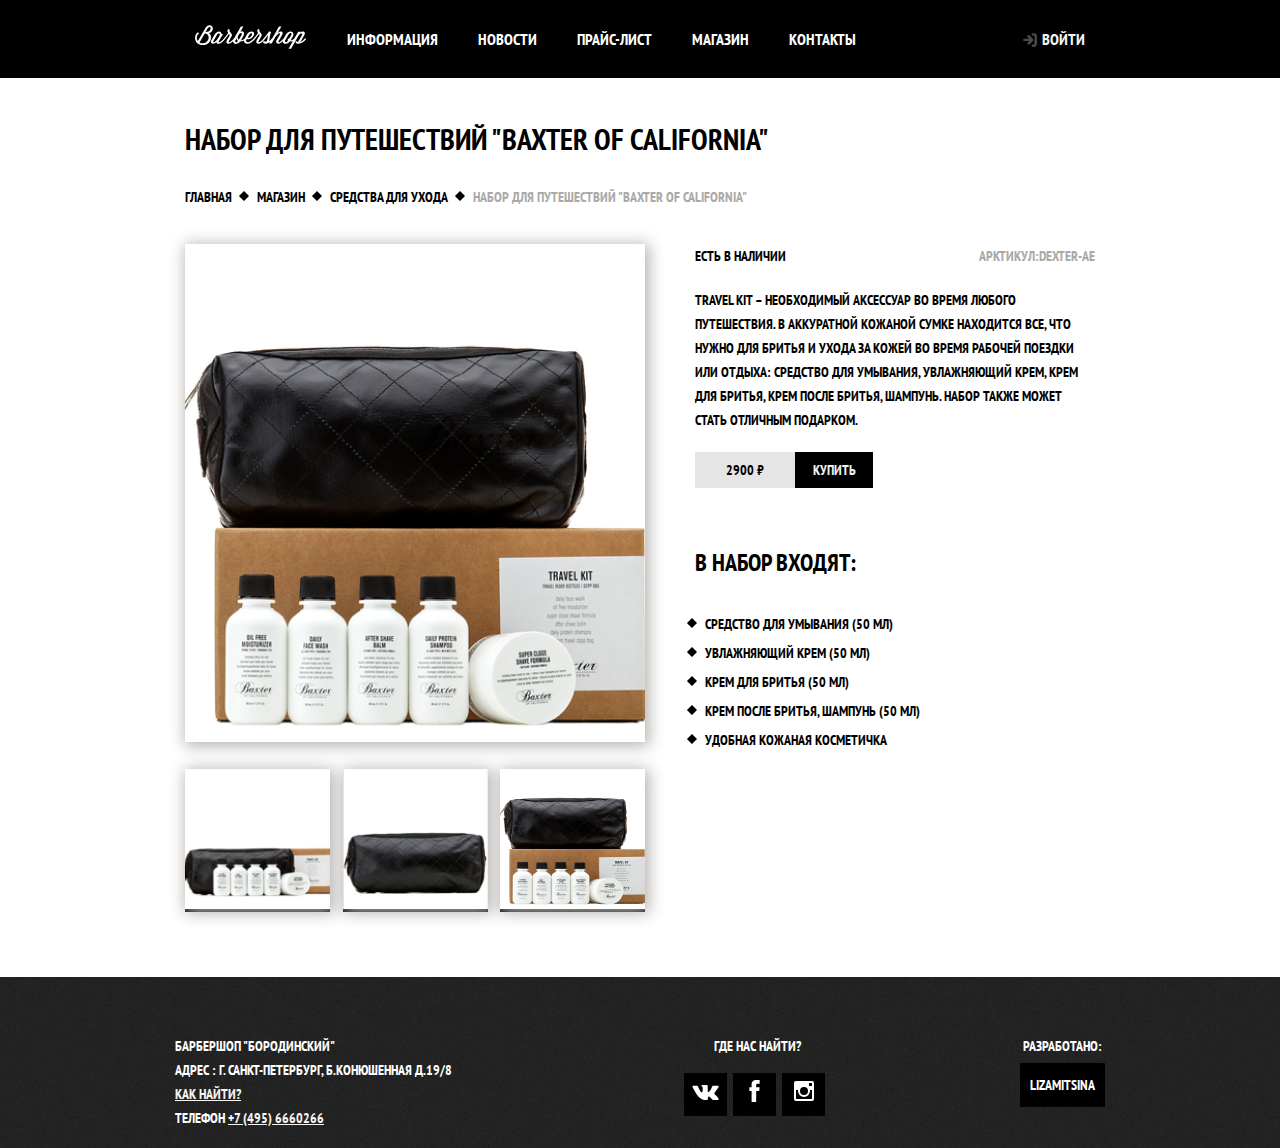
==== commit 9c2487ed: "add.css" ====
--- a/item.html
+++ b/item.html
@@ -30,7 +30,7 @@
           <li><a href="#bottom" class="link-site"> Контакты </a></li>
         </ul>
         <ul class="login">
-          <li class="login"><button type="button">Войти</button></li>
+          <li class="login"><button type="button" class="login-btn">Войти</button></li>
         </ul>
       </nav>
     </header>
--- a/css/item.css
+++ b/css/item.css
@@ -126,6 +126,9 @@
   background: #212121;
   color: #f7f4f1;
 }
+.login-btn{
+  text-transform: uppercase;
+}
 
 main {
   background-color: #fff;
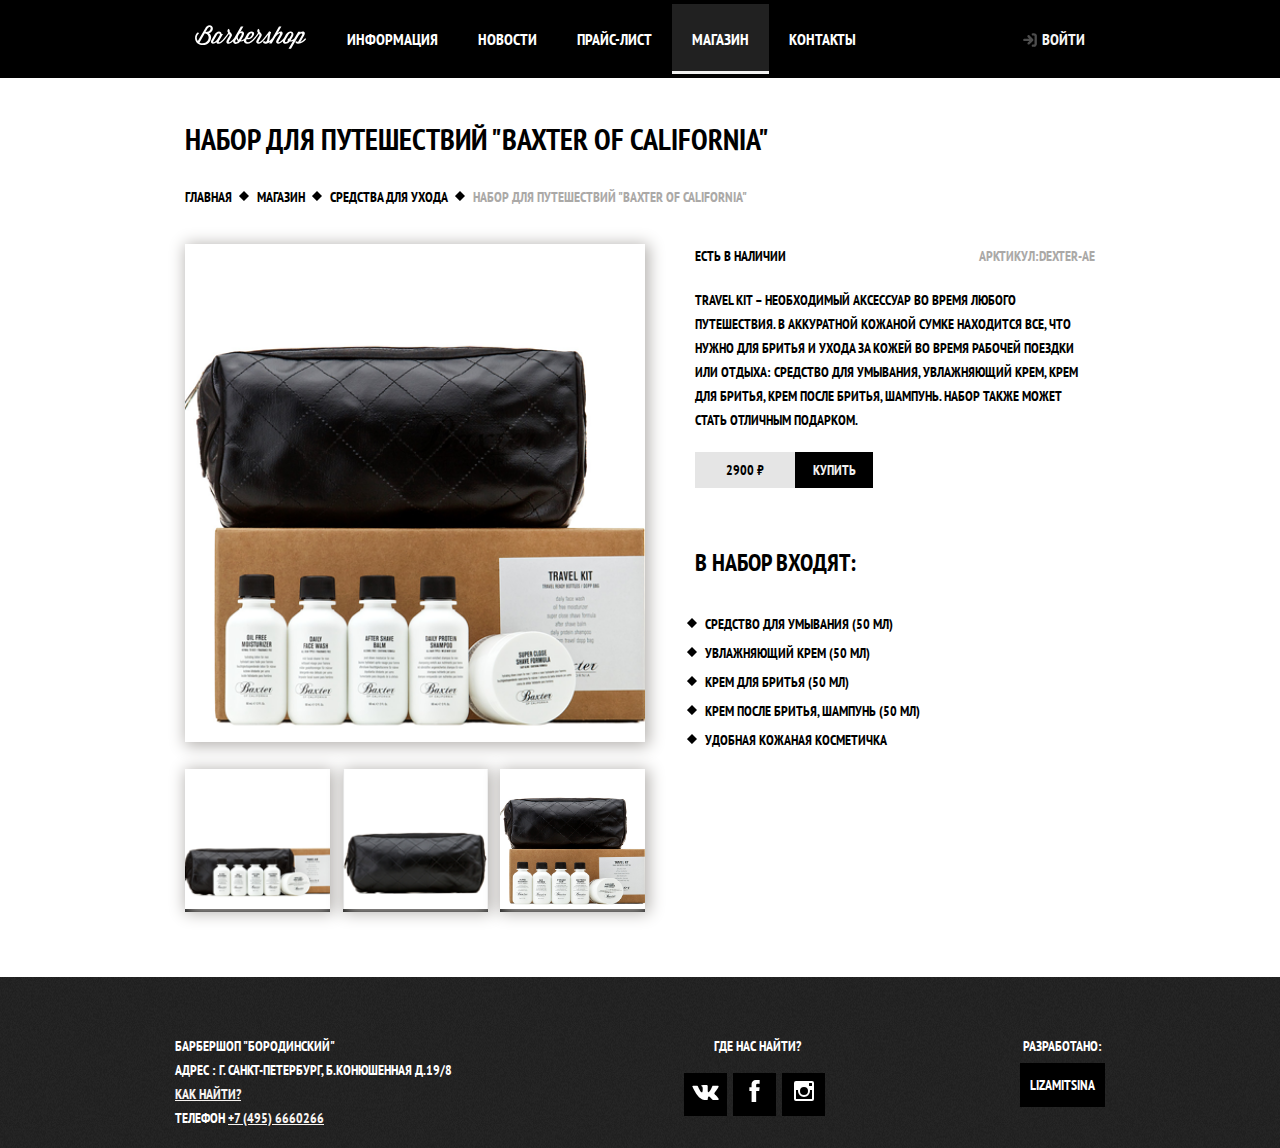
==== commit e9665503: "nav-li change+popup" ====
--- a/item.html
+++ b/item.html
@@ -23,10 +23,10 @@
               <img src="images/logo-small.svg" widht="100px" alt="ЛОГО" />
             </a>
           </li>
-          <li><a href="inf.html" class="link-site"> Информация </a></li>
-          <li><a href="news.html" class="link-site"> Новости </a></li>
+          <li><a href="#" class="link-site"> Информация </a></li>
+          <li><a href="#" class="link-site"> Новости </a></li>
           <li><a href="price.html" class="link-site"> Прайс-лист</a></li>
-          <li><a href="shop.html" class="link-site">Магазин</a></li>
+          <li><a href="shop.html" class="link-site active-link">Магазин</a></li>
           <li><a href="#bottom" class="link-site"> Контакты </a></li>
         </ul>
         <ul class="login">
@@ -172,22 +172,23 @@
         </div>
       </div>
     </footer>
-
-    <!-- POP-UP всплывающие окно регистрации
+    <!-- POP-UP всплывающие окно регистрации-->
     <div class="popup-bg">
       <div class="popup">
-        <img class="close-popup" src="images/cross-small.png" alt="close" />
+        
         <h2>Личный кабинет</h2>
         <form>
-          <label>Введите, пожалуйста, свой логин и пароль</label>
-          <input type="email" placeholder="e-mail" />
-          <input type="password" placeholder="пароль" />
-          <label><input type="checkbox" checked />Запомнить меня</label>
-          <a href="#">Я забыл пароль!</a>
+          <label class="label-email">Введите, пожалуйста, свой логин и пароль</label>
+          <input type="email" placeholder="ЛОГИН" class="e-mail"/>
+          <input type="password" placeholder="ПАРОЛЬ" class="password" />
+          <div class="popupchek">
+          <div class="memory">
+            <input type="checkbox" checked id="memory" class="chek"/><label for="memory" class="label-memory">Запомнить меня</label>
+          </div>
+          <a href="#">Я забыл пароль!</a></div>
         </form>
-        <button type="submit">Войти</button>
+        <button type="submit" class=" btn btn-log">Войти</button>
       </div>
     </div>
-    POP-UP-->
   </body>
 </html>
--- a/css/item.css
+++ b/css/item.css
@@ -129,6 +129,11 @@
 .login-btn{
   text-transform: uppercase;
 }
+.active-link{
+  border-bottom: 3px #f1f1f0 solid;
+  background: #212121;
+  padding: 25px 20px 22px 20px;
+}
 
 main {
   background-color: #fff;
@@ -358,34 +363,114 @@
   list-style: none;
 }
 
+
 /*Логин-пароль*/
 .popup-bg {
+  display: none;
+  width: 480px;
+  height: 385px;
   color: #000;
   background-color: #f8f3f0;
-  background-image: url("/images/index/patern.svg");
+  box-shadow: 1px 1px 10px 1px #b5b2af;
+  background-color: #f8f3f0;
+  background-image: url(/images/index/patern.svg);
   background-position: 0 0;
-  background-repeat: repeat;
-}
-
+  background-repeat: no-repeat;
+}
+.popup {
+  display: flex;
+  flex-direction: column;
+  align-items: center;
+}
+.popupchek {
+  padding: 0;
+  margin: 0;
+}
 .popup h2 {
   font-size: 32px;
   line-height: 42px;
-}
-
-.popup input {
-  font: inherit;
-  color: #000;
-  text-transform: uppercase;
-  background-color: #f9f6f3;
-  border: 2px solid #000;
-}
-
-.popup input:focus {
-  border-color: #663d15;
-}
-.chek:focus,
-.chek:hover {
-  border-color: #663d15;
+  text-align: left;
+  margin-bottom: 15px;
+  margin-top: 45px;
+}
+.popup form {
+  margin: 0;
+  padding: 0;
+  display: flex;
+  flex-direction: column;
+  align-items: flex-start;
+}
+.label-email {
+  font-size: 14px;
+  line-height: 24px;
+  width: 210px;
+  margin-bottom: 10px;
+}
+.e-mail,
+.password {
+  width: 300px;
+  padding: 10px;
+  border: 3px #212121 solid;
+  background-color: inherit;
+  margin-bottom: 10px;
+}
+.popupchek {
+  width: 100%;
+  display: flex;
+}
+.popupchek a {
+  display: inline-block;
+  margin-left: auto;
+}
+
+.chek {
+  appearance: none;
+}
+.memory {
+  margin-bottom: 18px;
+}
+.label-memory {
+  padding-left: 25px;
+  position: relative;
+}
+.label-memory::before {
+  content: "";
+  display: block;
+  width: 16px;
+  height: 16px;
+  border: #000 2px solid;
+  position: absolute;
+  top: 0;
+  left: 0;
+  z-index: 1;
+}
+.label-memory::after {
+  content: "";
+  display: block;
+  width: 14px;
+  height: 14px;
+  background: url(/images/shop/cross.png) no-repeat 0 0;
+  opacity: 0;
+  position: absolute;
+  top: 4px;
+  left: 4px;
+  z-index: 2;
+}
+input.chek:checked + .label-memory::after {
+  opacity: 1;
+}
+.btn-log {
+  display: block;
+  width: 320px;
+  background-color: #000;
+  padding: 10px 0;
+  margin-right: 0;
+}
+.popup.e-mail:focus,
+.popup.password:focus,
+.popup.e-mail:active,
+.popup.password:active {
+  border-color: #f34004;
 }
 
 .popup a {
